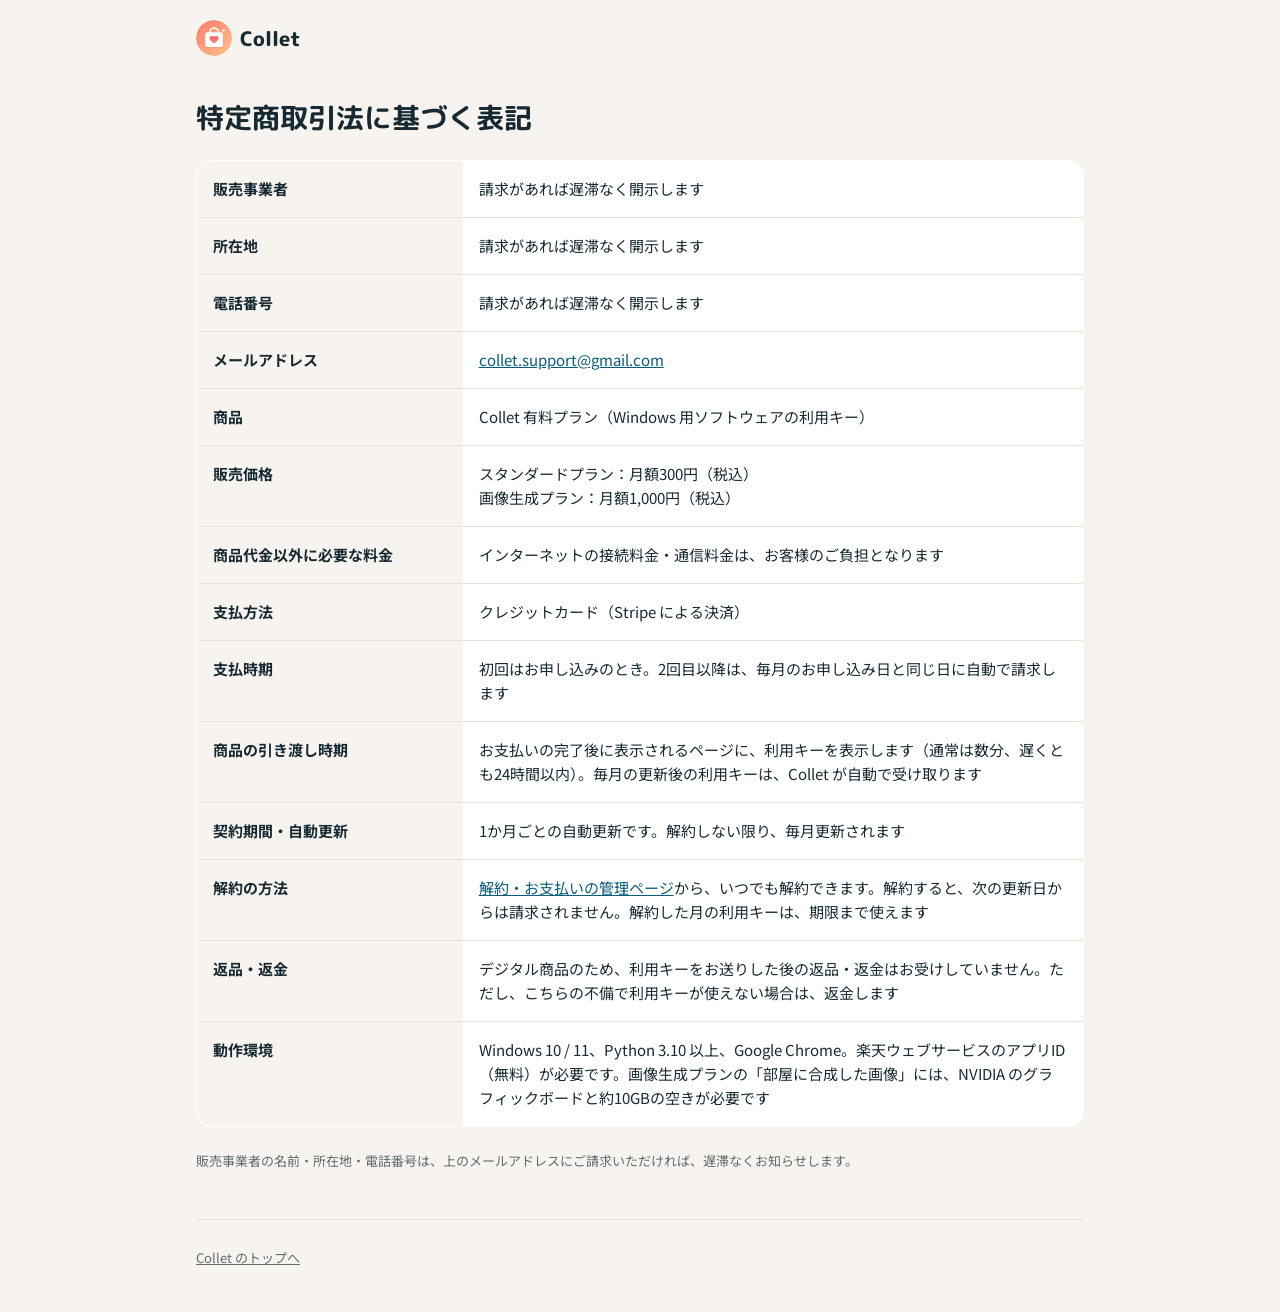
==== tokushoho.html @ aca223d7 "販売ページを公開 Co-Authored-By: Claude Opus 5.5 <noreply@anthropic.com>" ====
<!doctype html>
<!--
  特定商取引法に基づく表記。
  名前・住所・電話番号は「請求があれば遅滞なく開示します」と書いて省略できる（特商法11条ただし書き）。
  ただし、請求されたら本当にすぐ教える必要がある。名前を載せるなら、本名のフルネーム。
  運営統括責任者は法人だけに必要なので、個人の販売では書かない。
-->
<html lang="ja">
<head>
  <meta charset="utf-8">
  <meta name="viewport" content="width=device-width, initial-scale=1">
  <title>特定商取引法に基づく表記｜Collet</title>
  <link rel="icon" href="icon.png">
  <link rel="preconnect" href="https://fonts.googleapis.com">
  <link rel="stylesheet" href="https://fonts.googleapis.com/css2?family=M+PLUS+Rounded+1c:wght@700;800&family=Noto+Sans+JP:wght@400;700&display=swap">
  <link rel="stylesheet" href="style.css">
</head>
<body>
<div class="wrap">
  <header class="top">
    <a href="index.html"><img src="icon.png" alt=""><span>Collet</span></a>
  </header>

  <main class="legal">
    <h1>特定商取引法に基づく表記</h1>
    <table>
      <tr><th>販売事業者</th><td>請求があれば遅滞なく開示します</td></tr>
      <tr><th>所在地</th><td>請求があれば遅滞なく開示します</td></tr>
      <tr><th>電話番号</th><td>請求があれば遅滞なく開示します</td></tr>
      <tr><th>メールアドレス</th><td><a href="mailto:collet.support@gmail.com">collet.support@gmail.com</a></td></tr>
      <tr><th>商品</th><td>Collet 有料プラン（Windows 用ソフトウェアの利用キー）</td></tr>
      <tr><th>販売価格</th><td>スタンダードプラン：月額300円（税込）<br>画像生成プラン：月額1,000円（税込）</td></tr>
      <tr><th>商品代金以外に必要な料金</th><td>インターネットの接続料金・通信料金は、お客様のご負担となります</td></tr>
      <tr><th>支払方法</th><td>クレジットカード（Stripe による決済）</td></tr>
      <tr><th>支払時期</th><td>初回はお申し込みのとき。2回目以降は、毎月のお申し込み日と同じ日に自動で請求します</td></tr>
      <tr><th>商品の引き渡し時期</th><td>お支払いの完了後に表示されるページに、利用キーを表示します（通常は数分、遅くとも24時間以内）。毎月の更新後の利用キーは、Collet が自動で受け取ります</td></tr>
      <tr><th>契約期間・自動更新</th><td>1か月ごとの自動更新です。解約しない限り、毎月更新されます</td></tr>
      <tr><th>解約の方法</th><td><a href="https://billing.stripe.com/p/login/cNi8wPcfXfh384dcO32Ji00">解約・お支払いの管理ページ</a>から、いつでも解約できます。解約すると、次の更新日からは請求されません。解約した月の利用キーは、期限まで使えます</td></tr>
      <tr><th>返品・返金</th><td>デジタル商品のため、利用キーをお送りした後の返品・返金はお受けしていません。ただし、こちらの不備で利用キーが使えない場合は、返金します</td></tr>
      <tr><th>動作環境</th><td>Windows 10 / 11、Python 3.10 以上、Google Chrome。楽天ウェブサービスのアプリID（無料）が必要です。画像生成プランの「部屋に合成した画像」には、NVIDIA のグラフィックボードと約10GBの空きが必要です</td></tr>
    </table>
    <p class="note">販売事業者の名前・所在地・電話番号は、上のメールアドレスにご請求いただければ、遅滞なくお知らせします。</p>
  </main>

  <footer class="foot">
    <a href="index.html">Collet のトップへ</a>
  </footer>
</div>
</body>
</html>
---- style.css ----
/* Collet 販売ページ。色と文字は Collet 本体と同じ */
:root {
  --bg: #F7F4EF; --surface: #FFFFFF; --line: #E8E2DA;
  --ink: #172A33; --muted: #5E6B70;
  --brand: #095D7B; --brand-soft: #E3EFF3; --on-brand: #FFFFFF;
  --accent: #C2553A; --accent-soft: #FBE9E3;
  --font-display: "M PLUS Rounded 1c", "Hiragino Maru Gothic ProN", system-ui, sans-serif;
  --font-sans: "Noto Sans JP", "Hiragino Sans", "Yu Gothic", system-ui, sans-serif;
  color-scheme: light;
}
@media (prefers-color-scheme: dark) {
  :root {
    --bg: #10181C; --surface: #18242A; --line: #2A3A41;
    --ink: #EEF3F4; --muted: #9AABB1;
    --brand: #5FB3CF; --brand-soft: #183A47; --on-brand: #0E1A1F;
    --accent: #F08A6C; --accent-soft: #3E2219;
    color-scheme: dark;
  }
}
* { box-sizing: border-box; }
html, body { margin: 0; }
[hidden] { display: none !important; }
body { background: var(--bg); color: var(--ink); font: 400 16px/28px var(--font-sans); }
h1, h2, h3 { font-family: var(--font-display); margin: 0; text-wrap: balance; }
p { margin: 0; }
a { color: var(--brand); }
.wrap { max-width: 920px; margin: 0 auto; padding: 0 16px; }

.top { display: flex; align-items: center; gap: 8px; padding: 20px 0; }
.top img { width: 36px; height: 36px; border-radius: 50%; background: var(--surface); }
.top span { font: 800 20px/1 var(--font-display); }
.top a { color: inherit; text-decoration: none; display: flex; align-items: center; gap: 8px; }

.hero { display: grid; gap: 20px; padding: 48px 0 56px; }
.hero h1 { font-size: clamp(28px, 6vw, 44px); line-height: 1.3; font-weight: 800; }
.hero h1 em { font-style: normal; color: var(--brand); }
.hero p { color: var(--muted); max-width: 40em; }
.cta { display: flex; flex-wrap: wrap; gap: 12px; align-items: center; }
.btn {
  display: inline-block; font: 700 16px/24px var(--font-sans); text-decoration: none;
  border-radius: 999px; padding: 14px 28px; border: 1px solid transparent;
}
.btn.primary { background: var(--accent); color: var(--on-brand); }
.btn.ghost { background: var(--surface); color: var(--ink); border-color: var(--line); }
.btn:hover { filter: brightness(1.06); }
.note { font-size: 13px; line-height: 20px; color: var(--muted); }

.grid { display: grid; grid-template-columns: repeat(auto-fit, minmax(min(100%, 300px), 1fr)); gap: 16px; }
.card {
  background: var(--surface); border: 1px solid var(--line); border-radius: 24px;
  padding: 24px; display: grid; gap: 8px; align-content: start;
}
.card h3 { font-size: 18px; line-height: 26px; }
.card p { color: var(--muted); font-size: 15px; line-height: 24px; }
section { padding: 32px 0; display: grid; gap: 20px; }
section > h2 { font-size: 24px; line-height: 32px; }

.plans { grid-template-columns: repeat(auto-fit, minmax(min(100%, 260px), 1fr)); }
.plans .card { justify-items: start; gap: 12px; }
.plans .amount { font: 800 36px/1.2 var(--font-display); color: var(--ink); }
.plans .amount small { display: inline-block; white-space: nowrap; }
.plans ul { margin: 0; padding-left: 1.2em; display: grid; gap: 4px; }
.plans .btn { margin-top: auto; }
.price { display: grid; gap: 12px; justify-items: start; border-color: var(--brand); }
.price .amount { font: 800 40px/1.1 var(--font-display); color: var(--ink); }
.price .amount small { font: 400 16px/1 var(--font-sans); color: var(--muted); }
.price ul { margin: 0; padding-left: 1.2em; display: grid; gap: 4px; }

.promise { background: var(--brand-soft); border-color: transparent; }
.promise li { margin-bottom: 4px; }

/* 購入後のページ */
.thanks { padding: 24px 0 48px; display: grid; gap: 24px; max-width: 680px; }
.thanks h1 { font-size: 28px; line-height: 36px; }
.thanks .card h2 { font-size: 20px; line-height: 28px; }
.thanks .card p { color: var(--ink); }
.thanks .card p.note { color: var(--muted); }
.thanks ol { margin: 0; padding-left: 1.4em; display: grid; gap: 4px; }
.status-line { display: flex; align-items: center; gap: 12px; }
.spinner { width: 20px; height: 20px; border-radius: 50%; border: 3px solid var(--brand-soft); border-top-color: var(--brand); animation: spin 1s linear infinite; flex: none; }
@keyframes spin { to { transform: rotate(360deg); } }
@media (prefers-reduced-motion: reduce) { .spinner { animation: none; } }
.ready { border-color: var(--brand); gap: 16px; }
.key-box { display: flex; flex-wrap: wrap; gap: 12px; align-items: center; }
.key-box code {
  flex: 1 1 260px; min-width: 0; overflow-wrap: anywhere; font: 13px/20px ui-monospace, Consolas, monospace;
  background: var(--bg); border: 1px solid var(--line); border-radius: 12px; padding: 12px;
}

/* 特定商取引法に基づく表記 */
.legal { padding: 24px 0 48px; display: grid; gap: 24px; }
.legal h1 { font-size: 28px; line-height: 36px; }
table { width: 100%; border-collapse: collapse; background: var(--surface); border: 1px solid var(--line); border-radius: 16px; overflow: hidden; }
th, td { text-align: left; vertical-align: top; padding: 16px; border-top: 1px solid var(--line); font-size: 15px; line-height: 24px; }
tr:first-child th, tr:first-child td { border-top: 0; }
th { width: 30%; font-weight: 700; background: var(--bg); }
@media (max-width: 640px) {
  table, tbody, tr, th, td { display: block; width: 100%; }
  td { border-top: 0; padding-top: 0; }
  th { background: transparent; padding-bottom: 4px; }
}

.foot { border-top: 1px solid var(--line); padding: 24px 0 40px; display: flex; flex-wrap: wrap; gap: 8px 24px; font-size: 13px; color: var(--muted); }
.foot a { color: var(--muted); }
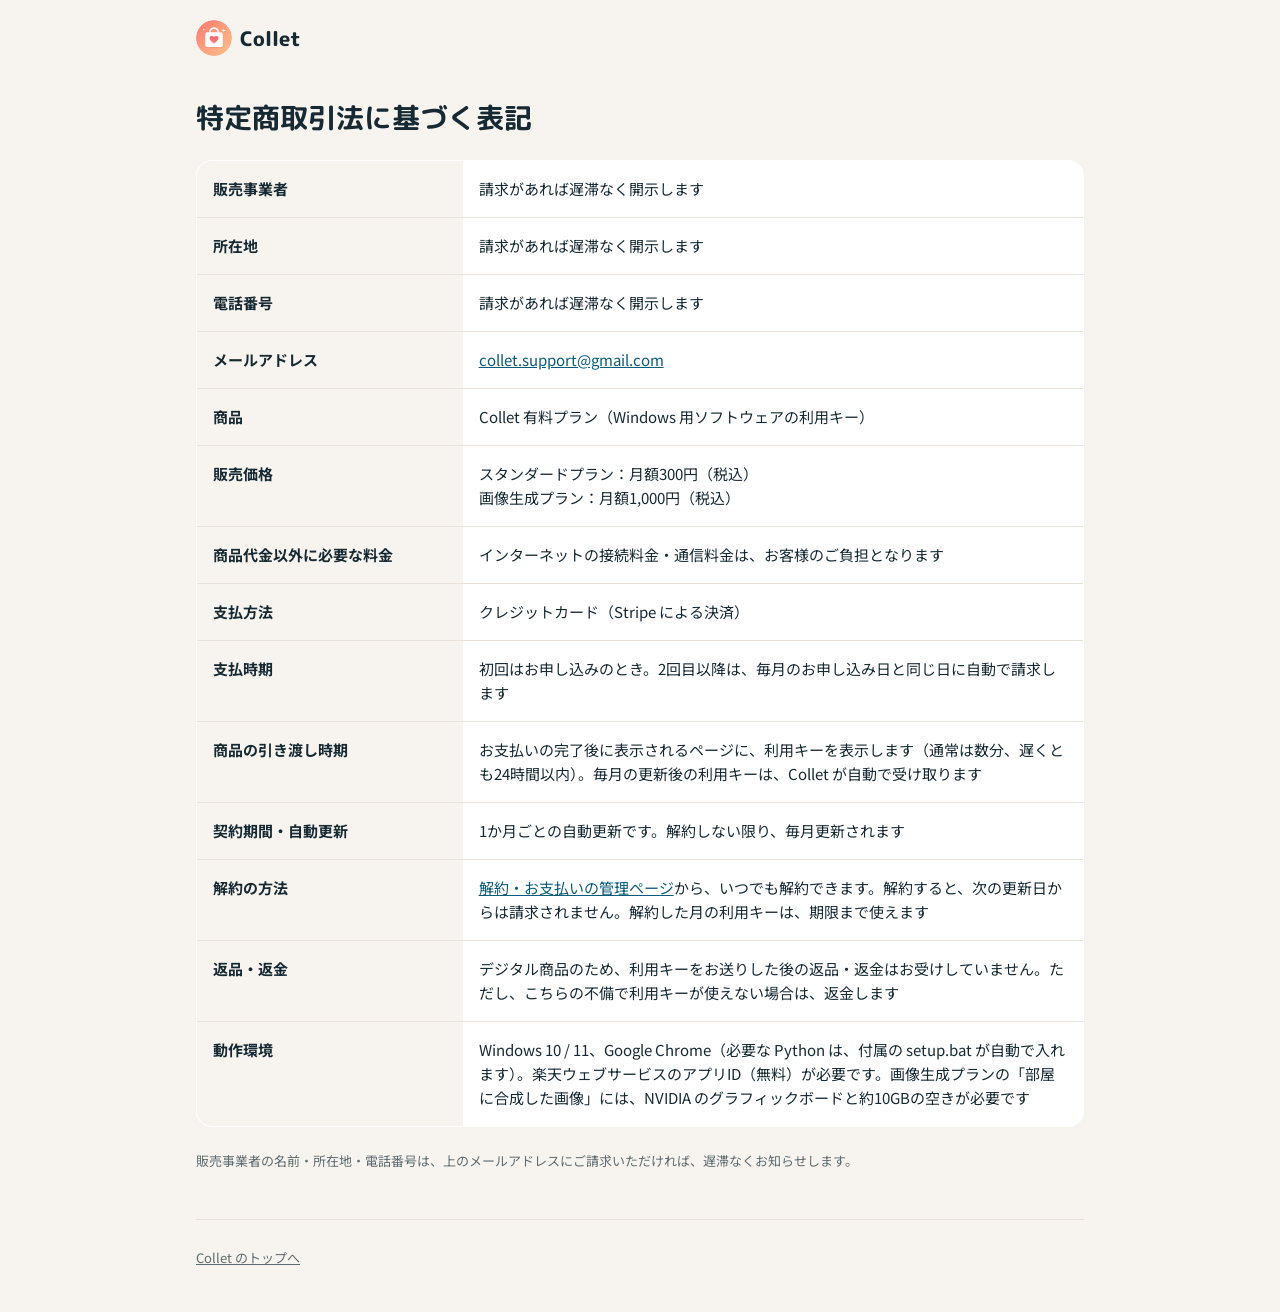
==== commit cabfa49a: "Python は setup.bat が自動で入れることを書く Co-Authored-By: Claude Opus 5.5 <noreply@anthropic.com>" ====
--- a/tokushoho.html
+++ b/tokushoho.html
@@ -37,7 +37,7 @@
       <tr><th>契約期間・自動更新</th><td>1か月ごとの自動更新です。解約しない限り、毎月更新されます</td></tr>
       <tr><th>解約の方法</th><td><a href="https://billing.stripe.com/p/login/cNi8wPcfXfh384dcO32Ji00">解約・お支払いの管理ページ</a>から、いつでも解約できます。解約すると、次の更新日からは請求されません。解約した月の利用キーは、期限まで使えます</td></tr>
       <tr><th>返品・返金</th><td>デジタル商品のため、利用キーをお送りした後の返品・返金はお受けしていません。ただし、こちらの不備で利用キーが使えない場合は、返金します</td></tr>
-      <tr><th>動作環境</th><td>Windows 10 / 11、Python 3.10 以上、Google Chrome。楽天ウェブサービスのアプリID（無料）が必要です。画像生成プランの「部屋に合成した画像」には、NVIDIA のグラフィックボードと約10GBの空きが必要です</td></tr>
+      <tr><th>動作環境</th><td>Windows 10 / 11、Google Chrome（必要な Python は、付属の setup.bat が自動で入れます）。楽天ウェブサービスのアプリID（無料）が必要です。画像生成プランの「部屋に合成した画像」には、NVIDIA のグラフィックボードと約10GBの空きが必要です</td></tr>
     </table>
     <p class="note">販売事業者の名前・所在地・電話番号は、上のメールアドレスにご請求いただければ、遅滞なくお知らせします。</p>
   </main>
--- a/style.css
+++ b/style.css
@@ -66,6 +66,18 @@
 .price .amount small { font: 400 16px/1 var(--font-sans); color: var(--muted); }
 .price ul { margin: 0; padding-left: 1.2em; display: grid; gap: 4px; }
 
+/* はじめ方：番号つきのカード */
+.steps {
+  list-style: none; margin: 0; padding: 0; counter-reset: step;
+  display: grid; grid-template-columns: repeat(auto-fit, minmax(min(100%, 300px), 1fr)); gap: 16px;
+}
+.steps li { counter-increment: step; }
+.steps li::before {
+  content: counter(step);
+  display: grid; place-items: center; width: 32px; height: 32px; border-radius: 50%;
+  background: var(--brand); color: var(--on-brand); font: 800 16px/1 var(--font-display);
+}
+
 .promise { background: var(--brand-soft); border-color: transparent; }
 .promise li { margin-bottom: 4px; }
 
